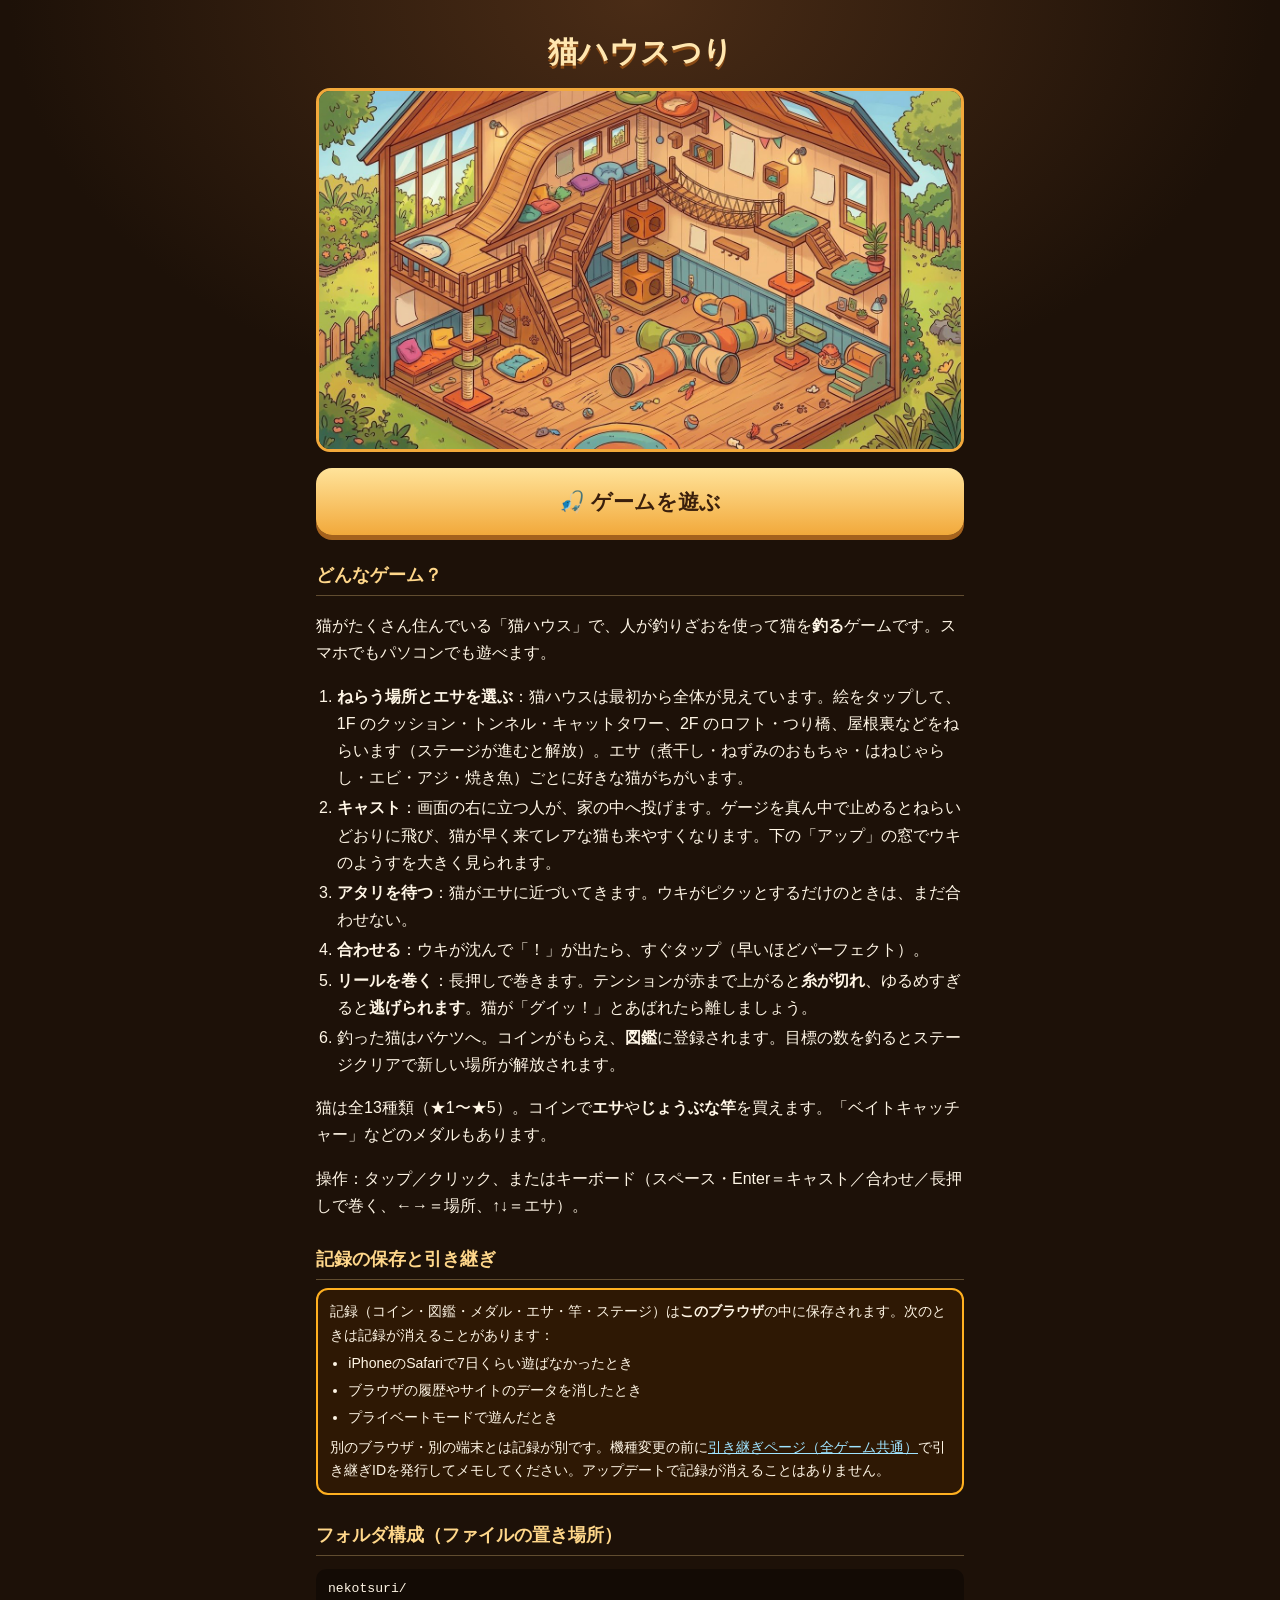
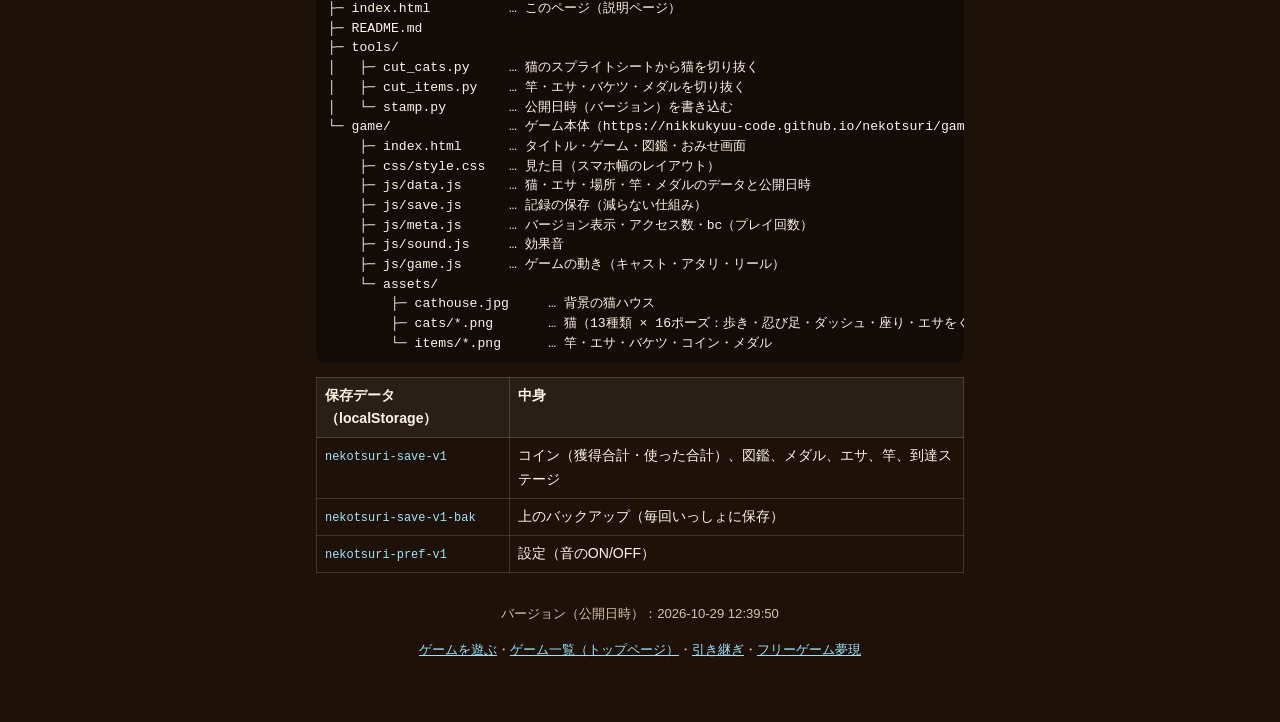
==== index.html @ d43d36ee "訪問ログに対戦ごとの回数(battle_n)を送信 — v2026-10-29 12:39:50" ====
<!DOCTYPE html>
<html lang="ja">
<head>
<meta charset="UTF-8" />
<!--nk-autoupdate--><script>
/* 自動更新: 新しい版が公開されたら、安全なとき（タイトル画面など・試合中でない）だけ自動で読み込み直す。記録(localStorage)には触れない。 */
(function () {
  var PAGE_LABEL = '2026-10-29 12:39:50';
  var URL = '/nekotsuri/version.json', KEY = 'nkReloadFor:nekotsuri-top', EVERY = 0;
  function safe() { try { return !!(true); } catch (e) { return false; } }
  var busy = false;
  function check() {
    if (busy || document.visibilityState === 'hidden' || !safe()) return;
    busy = true;
    fetch(URL + '?_=' + Date.now(), { cache: 'no-store' }).then(function (r) { return r.ok ? r.json() : null; }).then(function (d) {
      busy = false;
      var v = d && d.label;
      if (!v || v === PAGE_LABEL || !safe()) return;
      try { if (sessionStorage.getItem(KEY) === v) return; sessionStorage.setItem(KEY, v); } catch (e) { return; }
      var q = location.search.replace(/^\?/, '').split('&').filter(function (s) { return s && s.indexOf('r=') !== 0; }); q.push('r=' + String(v).replace(/[^0-9]/g, '')); location.replace(location.pathname + '?' + q.join('&') + location.hash);
    }).catch(function () { busy = false; });
  }
  window.__nkCheckUpdate = check;
  function start() { setTimeout(check, 1500); if (EVERY > 0) setInterval(check, EVERY * 1000); }
  if (document.readyState === 'loading') document.addEventListener('DOMContentLoaded', start); else start();
  document.addEventListener('visibilitychange', function () { if (document.visibilityState === 'visible') check(); });
  window.addEventListener('pageshow', function (e) { if (e.persisted) check(); });
})();
</script><!--/nk-autoupdate-->
<meta name="viewport" content="width=device-width, initial-scale=1" />
<title>猫ハウスつり — 説明ページ</title>
<meta name="description" content="猫ハウスで猫を釣るブラウザゲーム「猫ハウスつり」の説明ページ。遊び方とフォルダ構成。" />
<link rel="apple-touch-icon" href="/apple-touch-icon.png" />
<style>
  * { box-sizing: border-box; }
  body { margin: 0; font-family: "Hiragino Sans", "Hiragino Kaku Gothic ProN", "Noto Sans JP", "Yu Gothic", sans-serif; color: #fff6e6; line-height: 1.7;
    background: #24150b radial-gradient(900px 600px at 50% 0%, #4a2c16, #1d1108 70%); }
  main { max-width: 680px; margin: 0 auto; padding: 20px 16px 48px; }
  h1 { margin: 6px 0 10px; font-size: 1.9rem; color: #ffe7b0; text-align: center; text-shadow: 0 3px 0 #8a4b16; }
  .hero { width: 100%; border-radius: 14px; border: 3px solid #f2a93b; display: block; }
  .play { display: block; margin: 16px 0; padding: 16px; border-radius: 16px; text-align: center; font-size: 1.3rem; font-weight: 900; text-decoration: none; color: #3a1f0c; background: linear-gradient(180deg, #ffe39a, #f2a93b); box-shadow: 0 5px 0 #a5621d; }
  h2 { margin: 26px 0 8px; font-size: 1.1rem; color: #ffd78a; border-bottom: 1px solid rgba(255,215,138,.3); padding-bottom: 4px; }
  ol, ul { padding-left: 1.3em; } li { margin: 3px 0; }
  table { width: 100%; border-collapse: collapse; font-size: .88rem; }
  td, th { border: 1px solid rgba(255,255,255,.15); padding: 6px 8px; vertical-align: top; text-align: left; }
  th { background: rgba(255,255,255,.06); }
  code { font-family: ui-monospace, Menlo, Consolas, monospace; font-size: .85em; color: #9fe3ff; word-break: break-all; }
  pre { overflow-x: auto; padding: 10px 12px; border-radius: 10px; background: rgba(0,0,0,.35); font-size: .82rem; line-height: 1.5; }
  .note { padding: 10px 12px; border-radius: 12px; border: 2px solid #ffb020; background: rgba(60,30,0,.55); font-size: .88rem; }
  .note a, footer a { color: #9fe3ff; }
  footer { margin-top: 30px; text-align: center; font-size: .82rem; color: #d9c3a5; }
</style>
</head>
<body>
<main>
  <h1>猫ハウスつり</h1>
  <img class="hero" src="game/assets/cathouse.jpg?v=20261029123950" alt="猫ハウスのイラスト">
  <a class="play" href="game/">🎣 ゲームを遊ぶ</a>

  <h2>どんなゲーム？</h2>
  <p>猫がたくさん住んでいる「猫ハウス」で、人が釣りざおを使って猫を<b>釣る</b>ゲームです。スマホでもパソコンでも遊べます。</p>
  <ol>
    <li><b>ねらう場所とエサを選ぶ</b>：猫ハウスは最初から全体が見えています。絵をタップして、1F のクッション・トンネル・キャットタワー、2F のロフト・つり橋、屋根裏などをねらいます（ステージが進むと解放）。エサ（煮干し・ねずみのおもちゃ・はねじゃらし・エビ・アジ・焼き魚）ごとに好きな猫がちがいます。</li>
    <li><b>キャスト</b>：画面の右に立つ人が、家の中へ投げます。ゲージを真ん中で止めるとねらいどおりに飛び、猫が早く来てレアな猫も来やすくなります。下の「アップ」の窓でウキのようすを大きく見られます。</li>
    <li><b>アタリを待つ</b>：猫がエサに近づいてきます。ウキがピクッとするだけのときは、まだ合わせない。</li>
    <li><b>合わせる</b>：ウキが沈んで「！」が出たら、すぐタップ（早いほどパーフェクト）。</li>
    <li><b>リールを巻く</b>：長押しで巻きます。テンションが赤まで上がると<b>糸が切れ</b>、ゆるめすぎると<b>逃げられます</b>。猫が「グイッ！」とあばれたら離しましょう。</li>
    <li>釣った猫はバケツへ。コインがもらえ、<b>図鑑</b>に登録されます。目標の数を釣るとステージクリアで新しい場所が解放されます。</li>
  </ol>
  <p>猫は全13種類（★1〜★5）。コインで<b>エサ</b>や<b>じょうぶな竿</b>を買えます。「ベイトキャッチャー」などのメダルもあります。</p>
  <p>操作：タップ／クリック、またはキーボード（スペース・Enter＝キャスト／合わせ／長押しで巻く、←→＝場所、↑↓＝エサ）。</p>

  <h2>記録の保存と引き継ぎ</h2>
  <div class="note">
    <p style="margin:0 0 4px">記録（コイン・図鑑・メダル・エサ・竿・ステージ）は<b>このブラウザ</b>の中に保存されます。次のときは記録が消えることがあります：</p>
    <ul style="margin:0 0 6px">
      <li>iPhoneのSafariで7日くらい遊ばなかったとき</li>
      <li>ブラウザの履歴やサイトのデータを消したとき</li>
      <li>プライベートモードで遊んだとき</li>
    </ul>
    <p style="margin:0">別のブラウザ・別の端末とは記録が別です。機種変更の前に<a href="/transfer/?from=/nekotsuri/game/">引き継ぎページ（全ゲーム共通）</a>で引き継ぎIDを発行してメモしてください。アップデートで記録が消えることはありません。</p>
  </div>

  <h2>フォルダ構成（ファイルの置き場所）</h2>
<pre>nekotsuri/
├─ index.html          … このページ（説明ページ）
├─ README.md
├─ tools/
│   ├─ cut_cats.py     … 猫のスプライトシートから猫を切り抜く
│   ├─ cut_items.py    … 竿・エサ・バケツ・メダルを切り抜く
│   └─ stamp.py        … 公開日時（バージョン）を書き込む
└─ game/               … ゲーム本体（https://nikkukyuu-code.github.io/nekotsuri/game/）
    ├─ index.html      … タイトル・ゲーム・図鑑・おみせ画面
    ├─ css/style.css   … 見た目（スマホ幅のレイアウト）
    ├─ js/data.js      … 猫・エサ・場所・竿・メダルのデータと公開日時
    ├─ js/save.js      … 記録の保存（減らない仕組み）
    ├─ js/meta.js      … バージョン表示・アクセス数・bc（プレイ回数）
    ├─ js/sound.js     … 効果音
    ├─ js/game.js      … ゲームの動き（キャスト・アタリ・リール）
    └─ assets/
        ├─ cathouse.jpg     … 背景の猫ハウス
        ├─ cats/*.png       … 猫（13種類 × 16ポーズ：歩き・忍び足・ダッシュ・座り・エサをくわえる・引っぱられる など）
        └─ items/*.png      … 竿・エサ・バケツ・コイン・メダル</pre>
  <table>
    <tr><th>保存データ（localStorage）</th><th>中身</th></tr>
    <tr><td><code>nekotsuri-save-v1</code></td><td>コイン（獲得合計・使った合計）、図鑑、メダル、エサ、竿、到達ステージ</td></tr>
    <tr><td><code>nekotsuri-save-v1-bak</code></td><td>上のバックアップ（毎回いっしょに保存）</td></tr>
    <tr><td><code>nekotsuri-pref-v1</code></td><td>設定（音のON/OFF）</td></tr>
  </table>

  <footer>
    <p>バージョン（公開日時）：<span class="build">2026-10-29 12:39:50</span></p>
    <p><a href="game/">ゲームを遊ぶ</a>・<a href="/">ゲーム一覧（トップページ）</a>・<a href="/transfer/">引き継ぎ</a>・<a href="https://freegame-mugen.jp/cms/mt-cp.cgi?__mode=view&amp;blog_id=1&amp;id=13413" target="_blank" rel="noopener">フリーゲーム夢現</a></p>
  </footer>
</main>
</body>
</html>
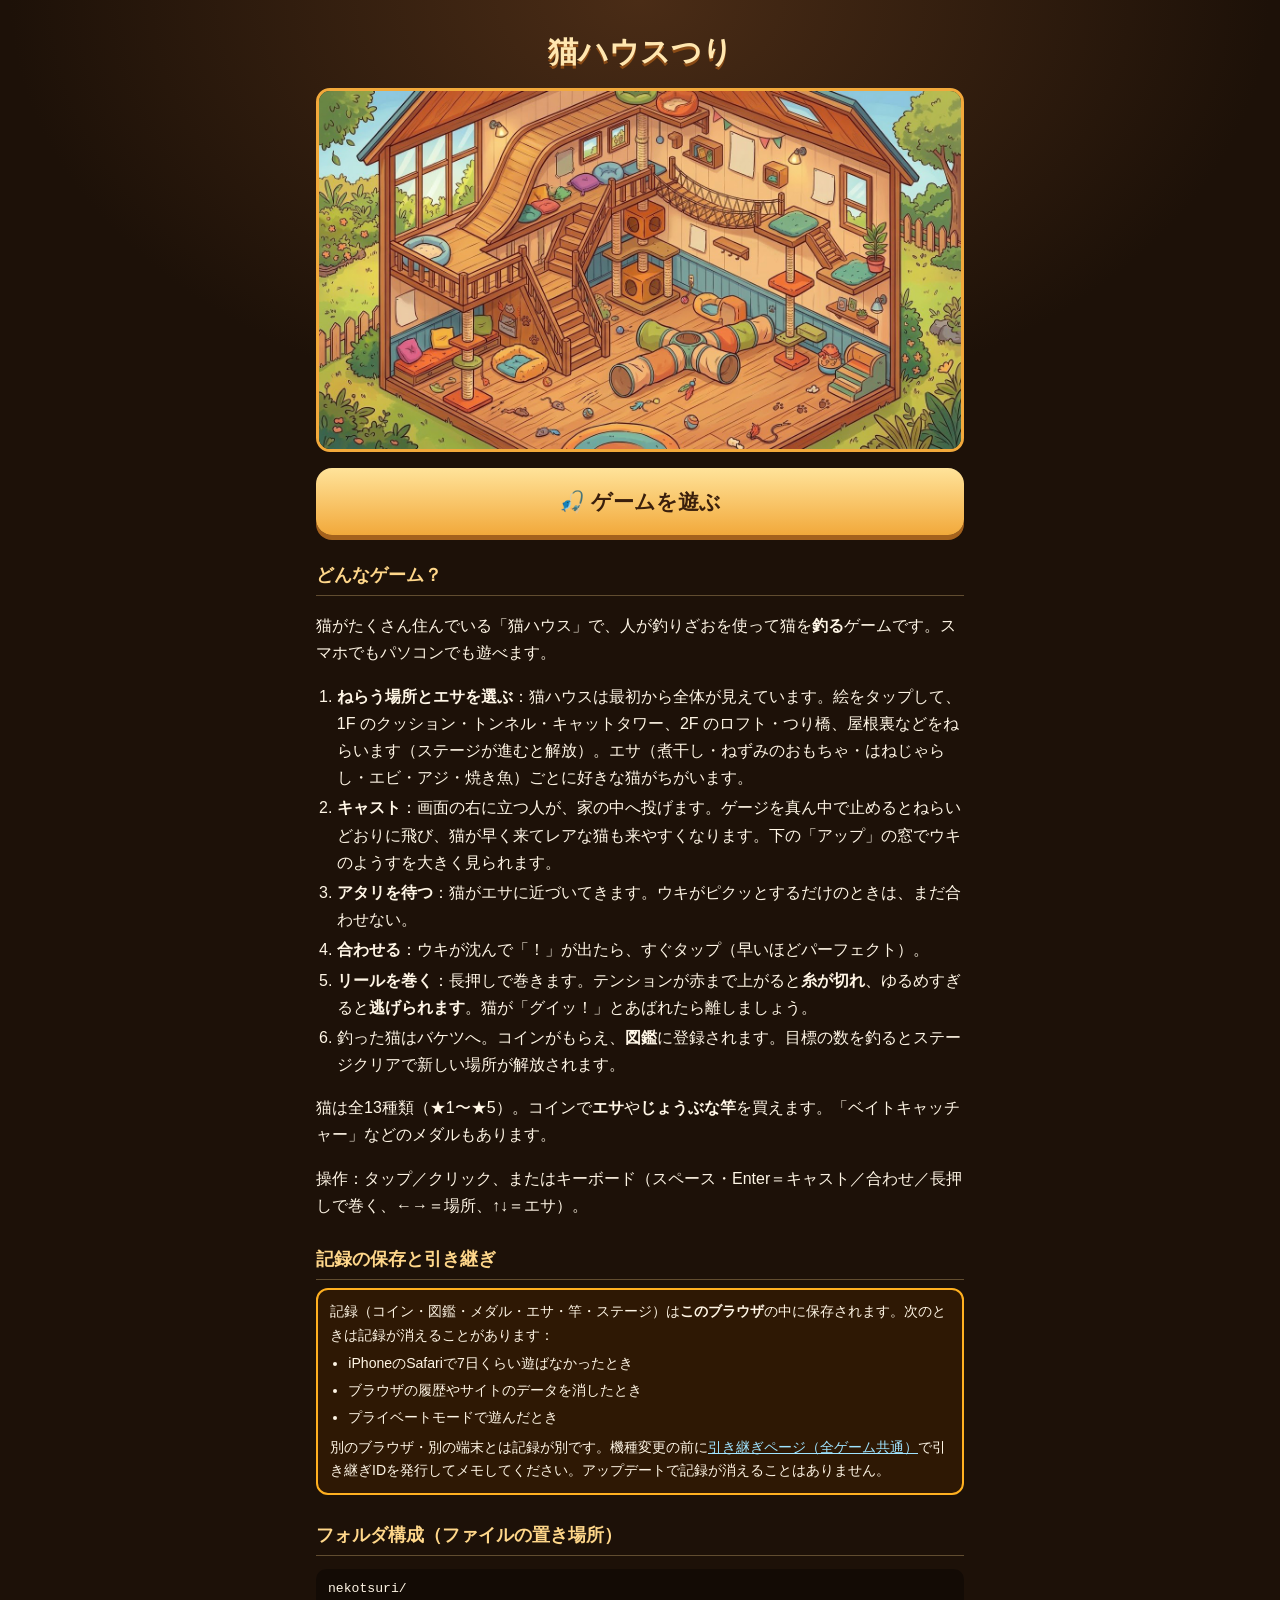
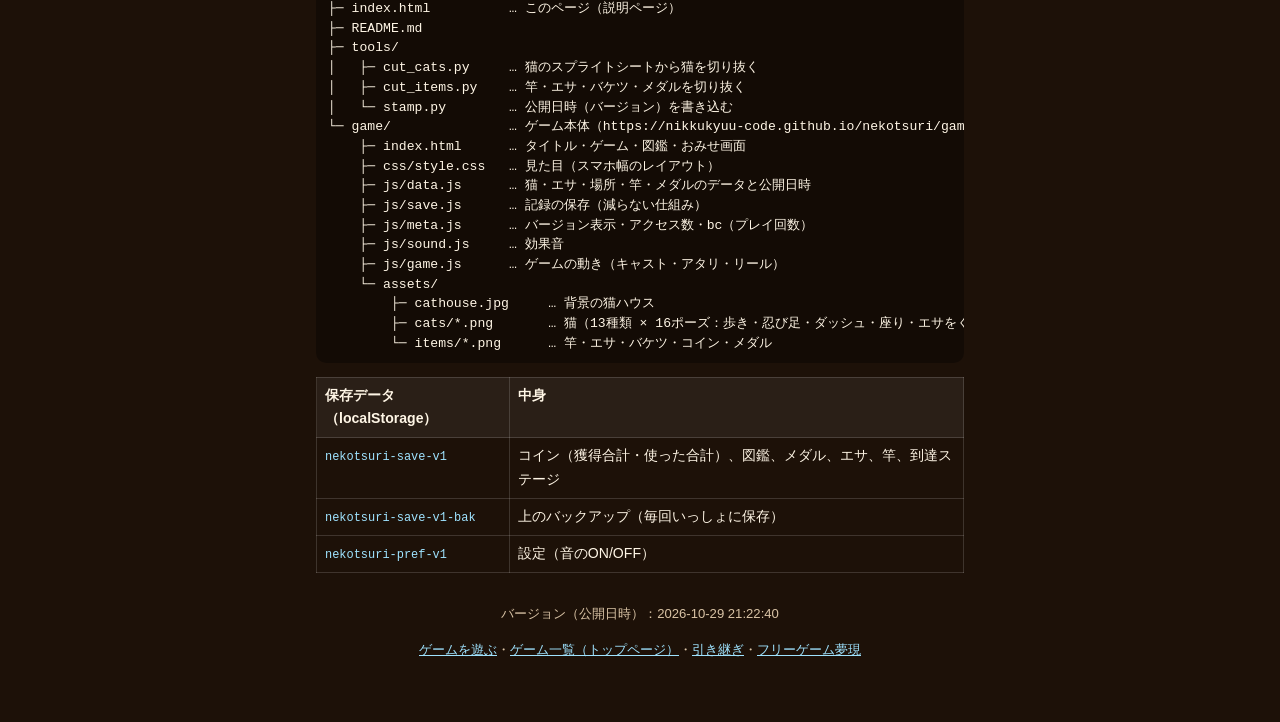
==== commit 092f8bfe: "共有ボタン押下を訪問ログに記録 (share_n、表示なし) — v2026-10-29 21:22:40" ====
--- a/index.html
+++ b/index.html
@@ -5,7 +5,7 @@
 <!--nk-autoupdate--><script>
 /* 自動更新: 新しい版が公開されたら、安全なとき（タイトル画面など・試合中でない）だけ自動で読み込み直す。記録(localStorage)には触れない。 */
 (function () {
-  var PAGE_LABEL = '2026-10-29 12:39:50';
+  var PAGE_LABEL = '2026-10-29 21:22:40';
   var URL = '/nekotsuri/version.json', KEY = 'nkReloadFor:nekotsuri-top', EVERY = 0;
   function safe() { try { return !!(true); } catch (e) { return false; } }
   var busy = false;
@@ -54,7 +54,7 @@
 <body>
 <main>
   <h1>猫ハウスつり</h1>
-  <img class="hero" src="game/assets/cathouse.jpg?v=20261029123950" alt="猫ハウスのイラスト">
+  <img class="hero" src="game/assets/cathouse.jpg?v=20261029212240" alt="猫ハウスのイラスト">
   <a class="play" href="game/">🎣 ゲームを遊ぶ</a>
 
   <h2>どんなゲーム？</h2>
@@ -109,7 +109,7 @@
   </table>
 
   <footer>
-    <p>バージョン（公開日時）：<span class="build">2026-10-29 12:39:50</span></p>
+    <p>バージョン（公開日時）：<span class="build">2026-10-29 21:22:40</span></p>
     <p><a href="game/">ゲームを遊ぶ</a>・<a href="/">ゲーム一覧（トップページ）</a>・<a href="/transfer/">引き継ぎ</a>・<a href="https://freegame-mugen.jp/cms/mt-cp.cgi?__mode=view&amp;blog_id=1&amp;id=13413" target="_blank" rel="noopener">フリーゲーム夢現</a></p>
   </footer>
 </main>
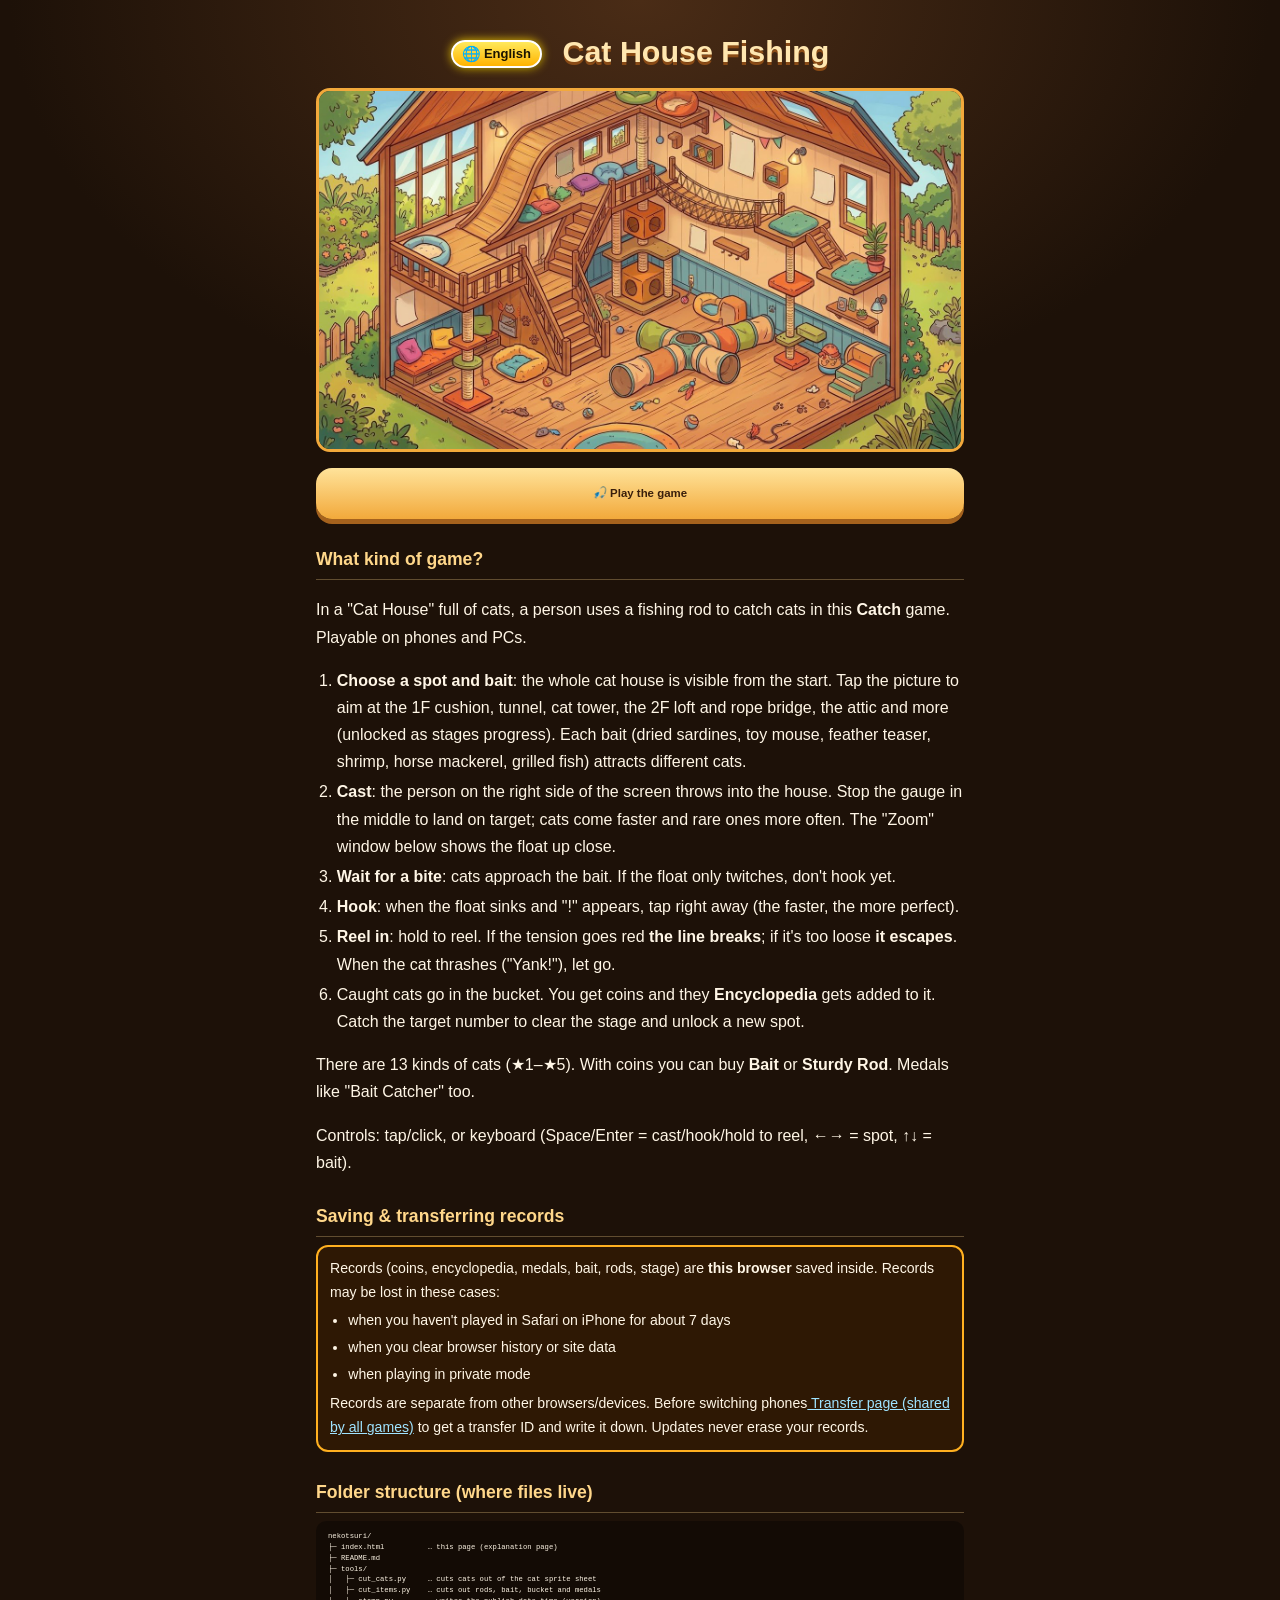
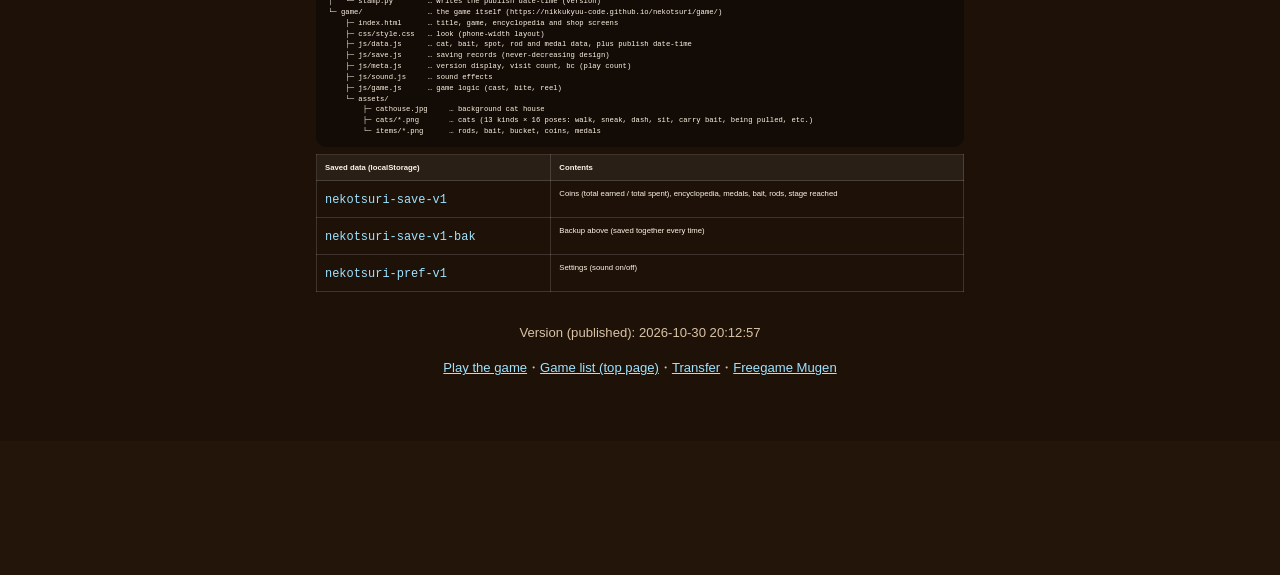
==== commit c1d6b152: "言語切替ボタン(🌐)をタイトル左横に追加・英語対応 — version 2026-10-30 20:12:57" ====
--- a/index.html
+++ b/index.html
@@ -2,10 +2,11 @@
 <html lang="ja">
 <head>
 <meta charset="UTF-8" />
+<script>window.NK_I18N_CFG={"base": "", "anchors": [["h1", "prepend"]], "langs": ["ja", "en"]};</script><script src="i18n/i18n.js?v=20261030201257"></script>
 <!--nk-autoupdate--><script>
 /* 自動更新: 新しい版が公開されたら、安全なとき（タイトル画面など・試合中でない）だけ自動で読み込み直す。記録(localStorage)には触れない。 */
 (function () {
-  var PAGE_LABEL = '2026-10-29 21:22:40';
+  var PAGE_LABEL = '2026-10-30 20:12:57';
   var URL = '/nekotsuri/version.json', KEY = 'nkReloadFor:nekotsuri-top', EVERY = 0;
   function safe() { try { return !!(true); } catch (e) { return false; } }
   var busy = false;
@@ -54,7 +55,7 @@
 <body>
 <main>
   <h1>猫ハウスつり</h1>
-  <img class="hero" src="game/assets/cathouse.jpg?v=20261029212240" alt="猫ハウスのイラスト">
+  <img class="hero" src="game/assets/cathouse.jpg?v=20261030201257" alt="猫ハウスのイラスト">
   <a class="play" href="game/">🎣 ゲームを遊ぶ</a>
 
   <h2>どんなゲーム？</h2>
@@ -109,7 +110,7 @@
   </table>
 
   <footer>
-    <p>バージョン（公開日時）：<span class="build">2026-10-29 21:22:40</span></p>
+    <p>バージョン（公開日時）：<span class="build">2026-10-30 20:12:57</span></p>
     <p><a href="game/">ゲームを遊ぶ</a>・<a href="/">ゲーム一覧（トップページ）</a>・<a href="/transfer/">引き継ぎ</a>・<a href="https://freegame-mugen.jp/cms/mt-cp.cgi?__mode=view&amp;blog_id=1&amp;id=13413" target="_blank" rel="noopener">フリーゲーム夢現</a></p>
   </footer>
 </main>
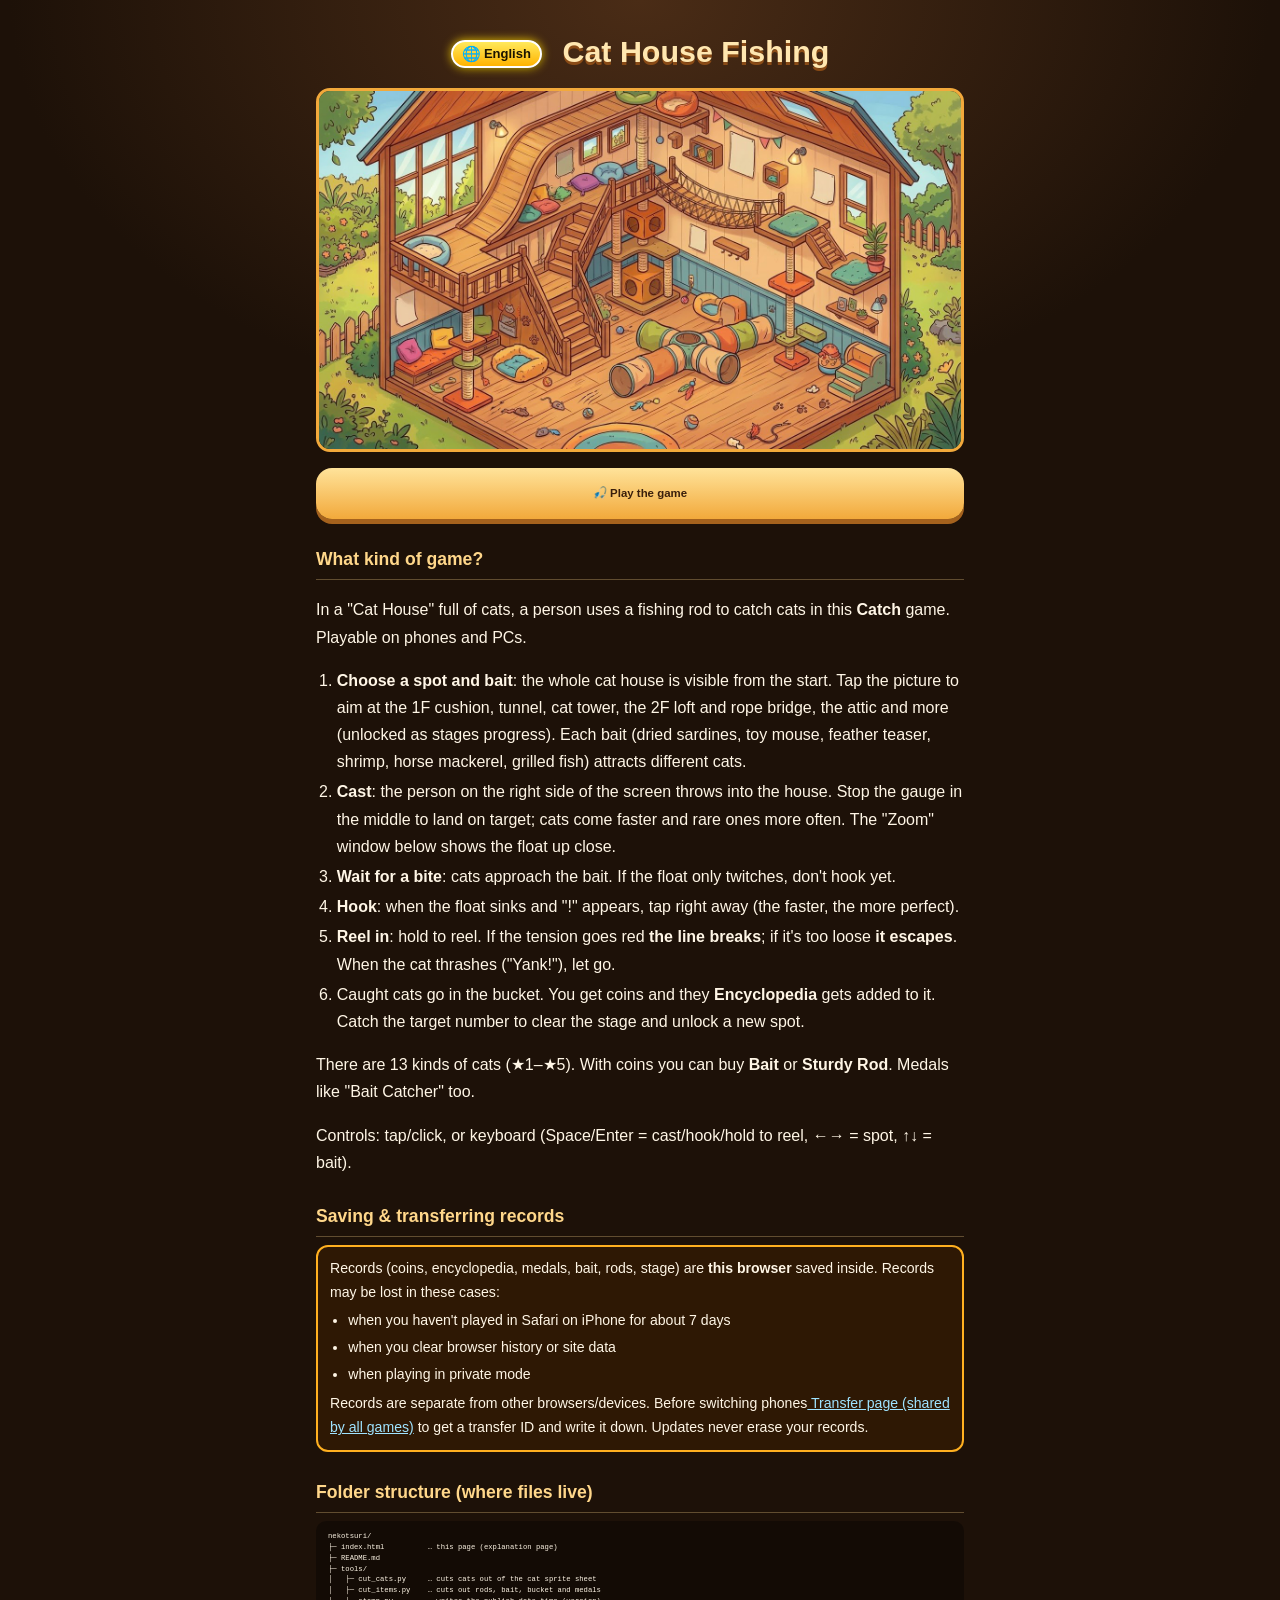
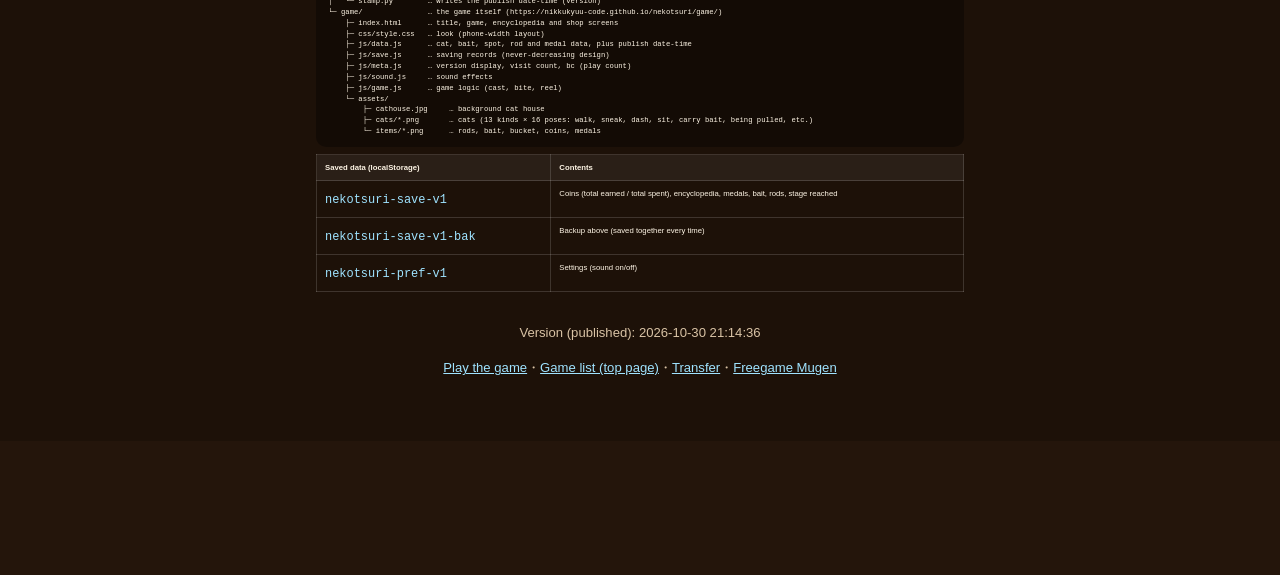
==== commit 5d3ba359: "多言語対応: 15言語の翻訳を追加（タイトルは英語固定）" ====
--- a/index.html
+++ b/index.html
@@ -2,11 +2,11 @@
 <html lang="ja">
 <head>
 <meta charset="UTF-8" />
-<script>window.NK_I18N_CFG={"base": "", "anchors": [["h1", "prepend"]], "langs": ["ja", "en"]};</script><script src="i18n/i18n.js?v=20261030201257"></script>
+<script>window.NK_I18N_CFG={"base": "", "anchors": [["h1", "prepend"]]};</script><script src="i18n/i18n.js?v=20261030211436"></script>
 <!--nk-autoupdate--><script>
 /* 自動更新: 新しい版が公開されたら、安全なとき（タイトル画面など・試合中でない）だけ自動で読み込み直す。記録(localStorage)には触れない。 */
 (function () {
-  var PAGE_LABEL = '2026-10-30 20:12:57';
+  var PAGE_LABEL = '2026-10-30 21:14:36';
   var URL = '/nekotsuri/version.json', KEY = 'nkReloadFor:nekotsuri-top', EVERY = 0;
   function safe() { try { return !!(true); } catch (e) { return false; } }
   var busy = false;
@@ -55,7 +55,7 @@
 <body>
 <main>
   <h1>猫ハウスつり</h1>
-  <img class="hero" src="game/assets/cathouse.jpg?v=20261030201257" alt="猫ハウスのイラスト">
+  <img class="hero" src="game/assets/cathouse.jpg?v=20261030211436" alt="猫ハウスのイラスト">
   <a class="play" href="game/">🎣 ゲームを遊ぶ</a>
 
   <h2>どんなゲーム？</h2>
@@ -110,7 +110,7 @@
   </table>
 
   <footer>
-    <p>バージョン（公開日時）：<span class="build">2026-10-30 20:12:57</span></p>
+    <p>バージョン（公開日時）：<span class="build">2026-10-30 21:14:36</span></p>
     <p><a href="game/">ゲームを遊ぶ</a>・<a href="/">ゲーム一覧（トップページ）</a>・<a href="/transfer/">引き継ぎ</a>・<a href="https://freegame-mugen.jp/cms/mt-cp.cgi?__mode=view&amp;blog_id=1&amp;id=13413" target="_blank" rel="noopener">フリーゲーム夢現</a></p>
   </footer>
 </main>
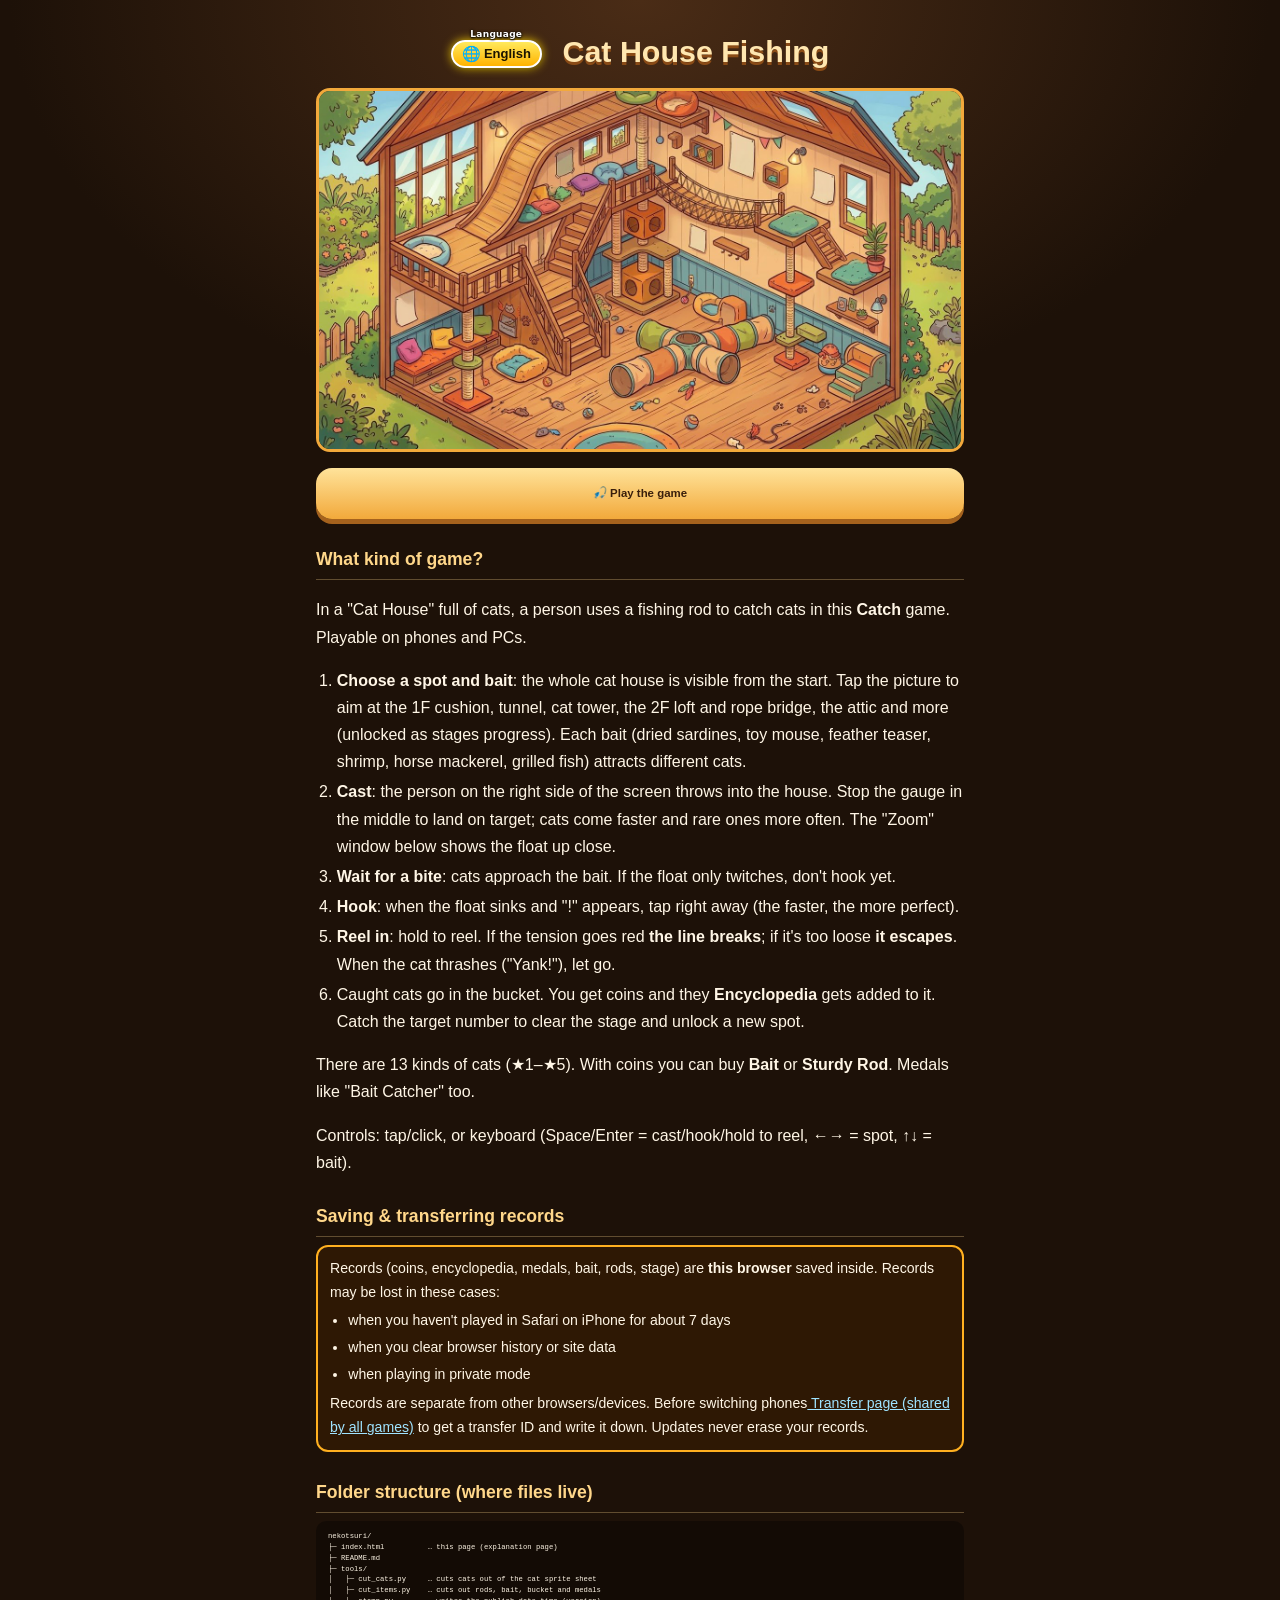
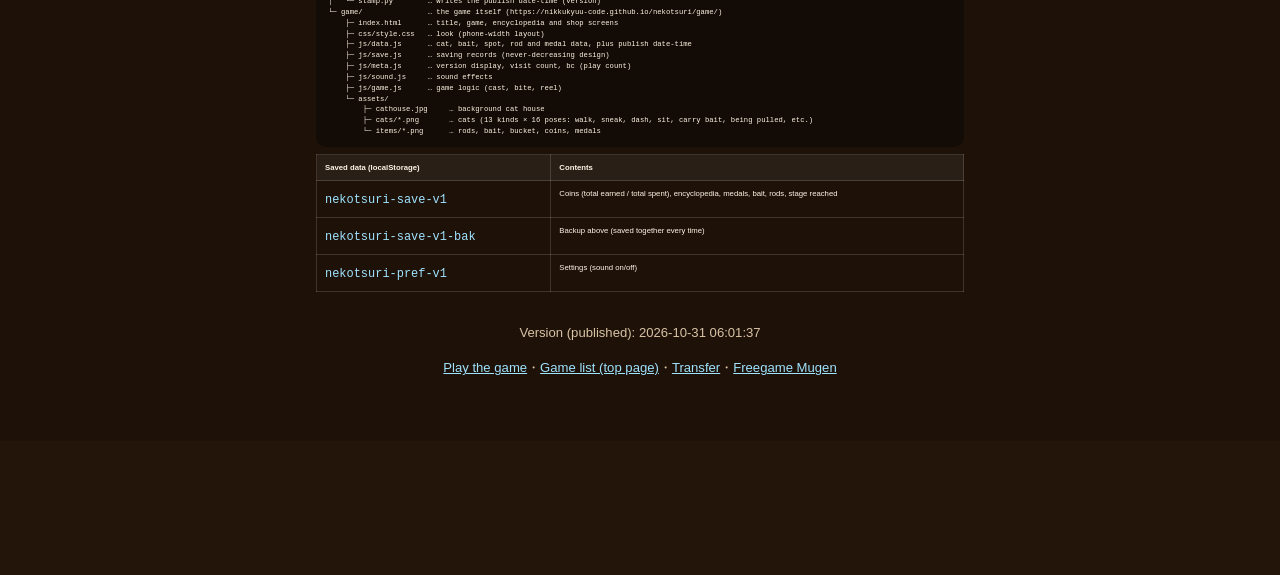
==== commit affb8cd3: "言語ボタン上に固定ラベル Language を追加・翻訳表示の調整 — version 2026-10-31 06:01:37" ====
--- a/index.html
+++ b/index.html
@@ -2,11 +2,11 @@
 <html lang="ja">
 <head>
 <meta charset="UTF-8" />
-<script>window.NK_I18N_CFG={"base": "", "anchors": [["h1", "prepend"]]};</script><script src="i18n/i18n.js?v=20261030211436"></script>
+<script>window.NK_I18N_CFG={"base": "", "anchors": [["h1", "prepend"]]};</script><script src="i18n/i18n.js?v=20261031060137"></script>
 <!--nk-autoupdate--><script>
 /* 自動更新: 新しい版が公開されたら、安全なとき（タイトル画面など・試合中でない）だけ自動で読み込み直す。記録(localStorage)には触れない。 */
 (function () {
-  var PAGE_LABEL = '2026-10-30 21:14:36';
+  var PAGE_LABEL = '2026-10-31 06:01:37';
   var URL = '/nekotsuri/version.json', KEY = 'nkReloadFor:nekotsuri-top', EVERY = 0;
   function safe() { try { return !!(true); } catch (e) { return false; } }
   var busy = false;
@@ -55,7 +55,7 @@
 <body>
 <main>
   <h1>猫ハウスつり</h1>
-  <img class="hero" src="game/assets/cathouse.jpg?v=20261030211436" alt="猫ハウスのイラスト">
+  <img class="hero" src="game/assets/cathouse.jpg?v=20261031060137" alt="猫ハウスのイラスト">
   <a class="play" href="game/">🎣 ゲームを遊ぶ</a>
 
   <h2>どんなゲーム？</h2>
@@ -110,7 +110,7 @@
   </table>
 
   <footer>
-    <p>バージョン（公開日時）：<span class="build">2026-10-30 21:14:36</span></p>
+    <p>バージョン（公開日時）：<span class="build">2026-10-31 06:01:37</span></p>
     <p><a href="game/">ゲームを遊ぶ</a>・<a href="/">ゲーム一覧（トップページ）</a>・<a href="/transfer/">引き継ぎ</a>・<a href="https://freegame-mugen.jp/cms/mt-cp.cgi?__mode=view&amp;blog_id=1&amp;id=13413" target="_blank" rel="noopener">フリーゲーム夢現</a></p>
   </footer>
 </main>
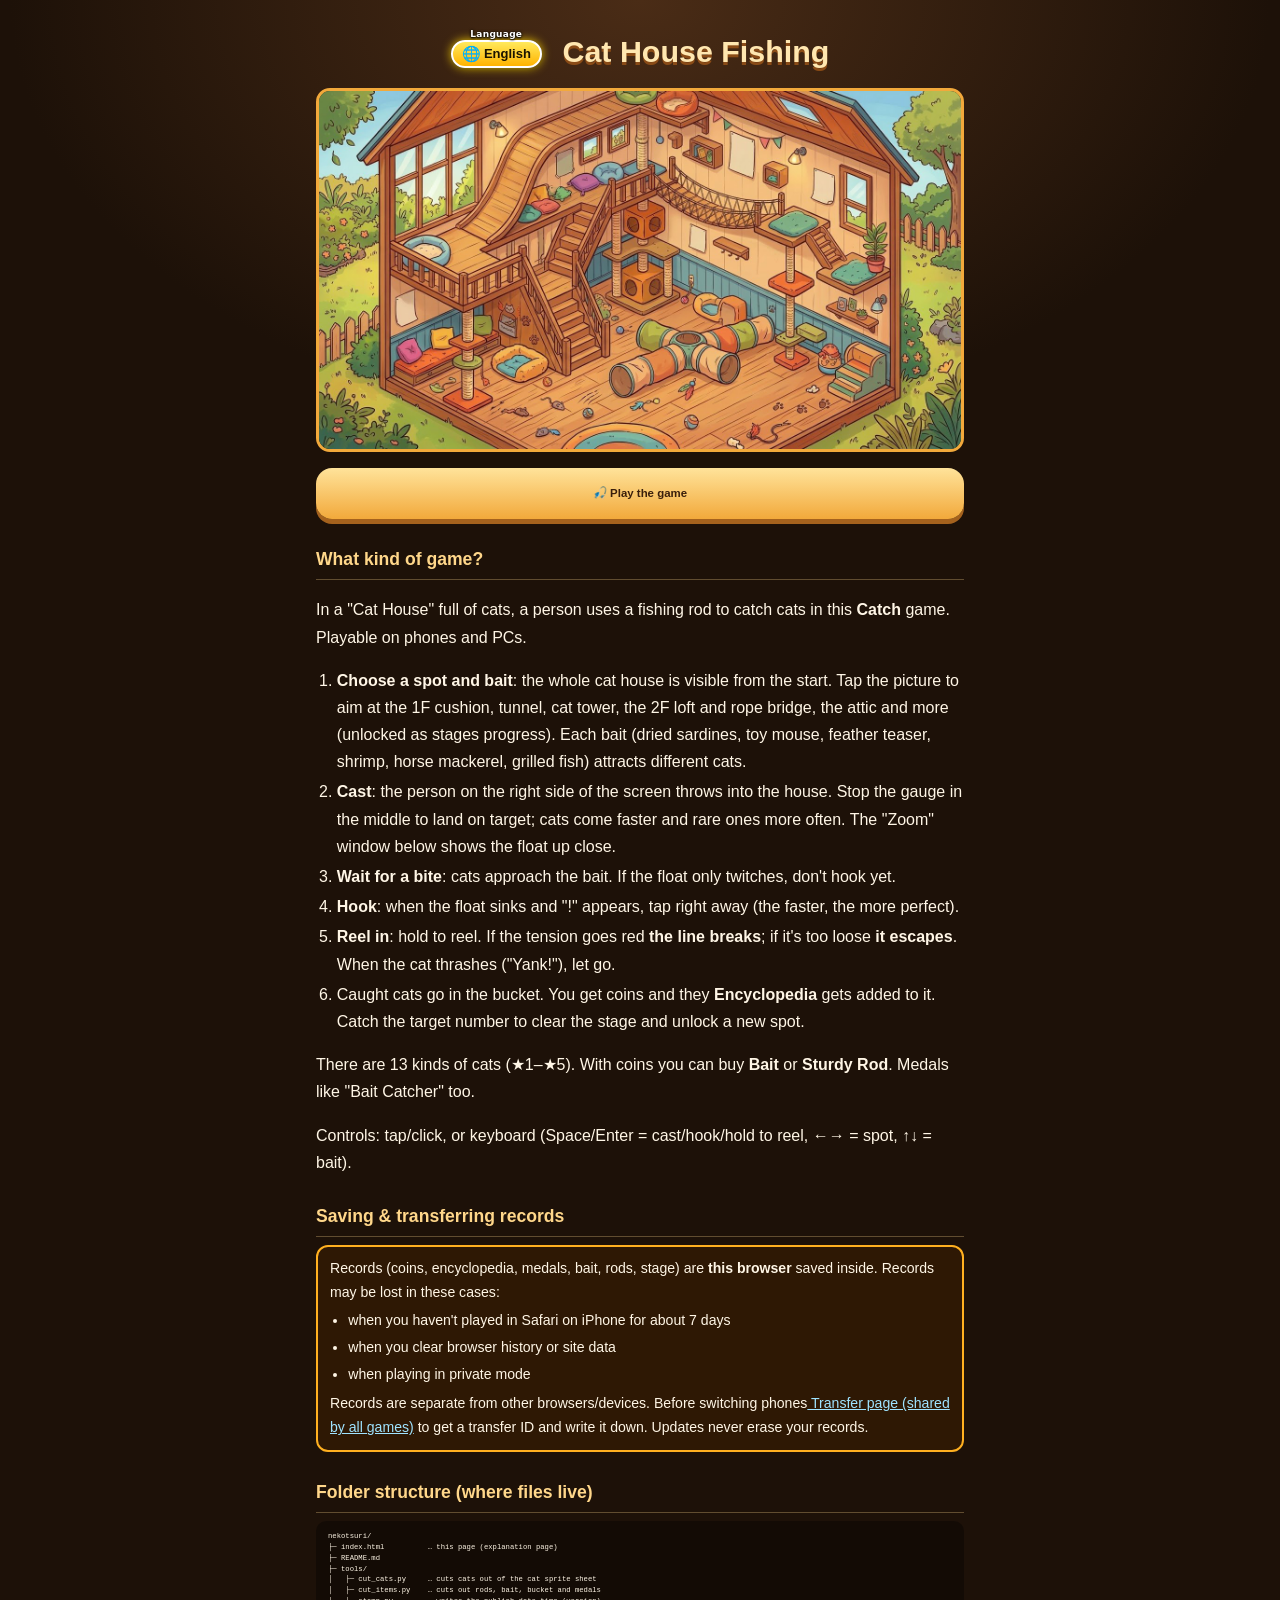
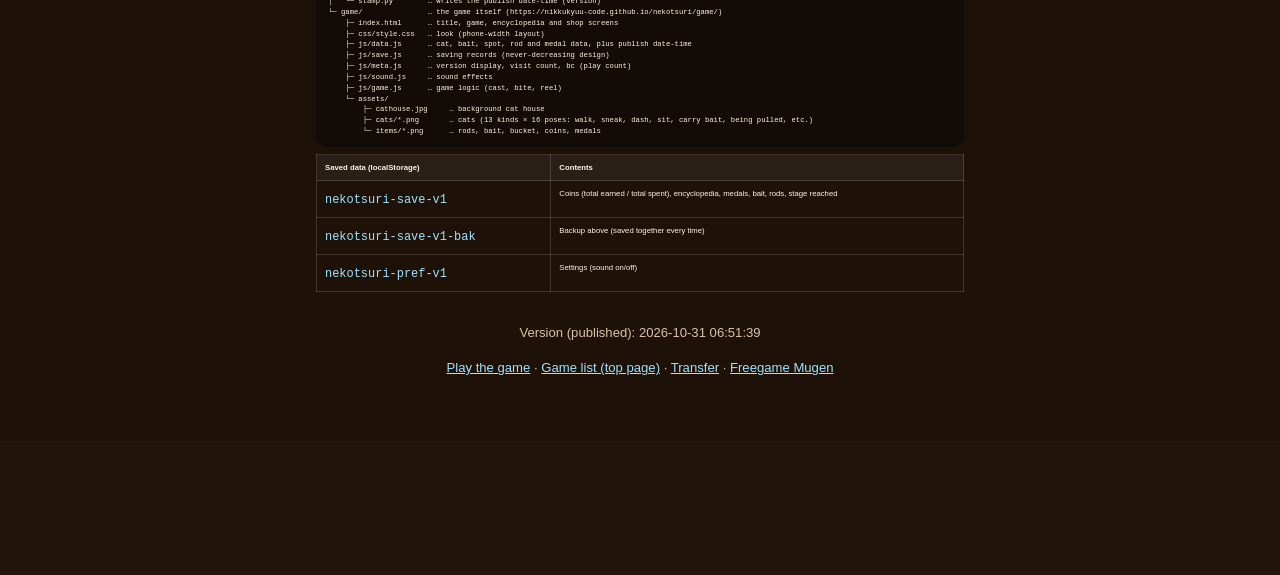
==== commit b2114b1a: "多言語: 漏れ翻訳追加・遊び方パネルの自動縮小 — version 2026-10-31 06:51:39" ====
--- a/index.html
+++ b/index.html
@@ -2,11 +2,11 @@
 <html lang="ja">
 <head>
 <meta charset="UTF-8" />
-<script>window.NK_I18N_CFG={"base": "", "anchors": [["h1", "prepend"]]};</script><script src="i18n/i18n.js?v=20261031060137"></script>
+<script>window.NK_I18N_CFG={"base": "", "anchors": [["h1", "prepend"]]};</script><script src="i18n/i18n.js?v=20261031065139"></script>
 <!--nk-autoupdate--><script>
 /* 自動更新: 新しい版が公開されたら、安全なとき（タイトル画面など・試合中でない）だけ自動で読み込み直す。記録(localStorage)には触れない。 */
 (function () {
-  var PAGE_LABEL = '2026-10-31 06:01:37';
+  var PAGE_LABEL = '2026-10-31 06:51:39';
   var URL = '/nekotsuri/version.json', KEY = 'nkReloadFor:nekotsuri-top', EVERY = 0;
   function safe() { try { return !!(true); } catch (e) { return false; } }
   var busy = false;
@@ -55,7 +55,7 @@
 <body>
 <main>
   <h1>猫ハウスつり</h1>
-  <img class="hero" src="game/assets/cathouse.jpg?v=20261031060137" alt="猫ハウスのイラスト">
+  <img class="hero" src="game/assets/cathouse.jpg?v=20261031065139" alt="猫ハウスのイラスト">
   <a class="play" href="game/">🎣 ゲームを遊ぶ</a>
 
   <h2>どんなゲーム？</h2>
@@ -110,7 +110,7 @@
   </table>
 
   <footer>
-    <p>バージョン（公開日時）：<span class="build">2026-10-31 06:01:37</span></p>
+    <p>バージョン（公開日時）：<span class="build">2026-10-31 06:51:39</span></p>
     <p><a href="game/">ゲームを遊ぶ</a>・<a href="/">ゲーム一覧（トップページ）</a>・<a href="/transfer/">引き継ぎ</a>・<a href="https://freegame-mugen.jp/cms/mt-cp.cgi?__mode=view&amp;blog_id=1&amp;id=13413" target="_blank" rel="noopener">フリーゲーム夢現</a></p>
   </footer>
 </main>
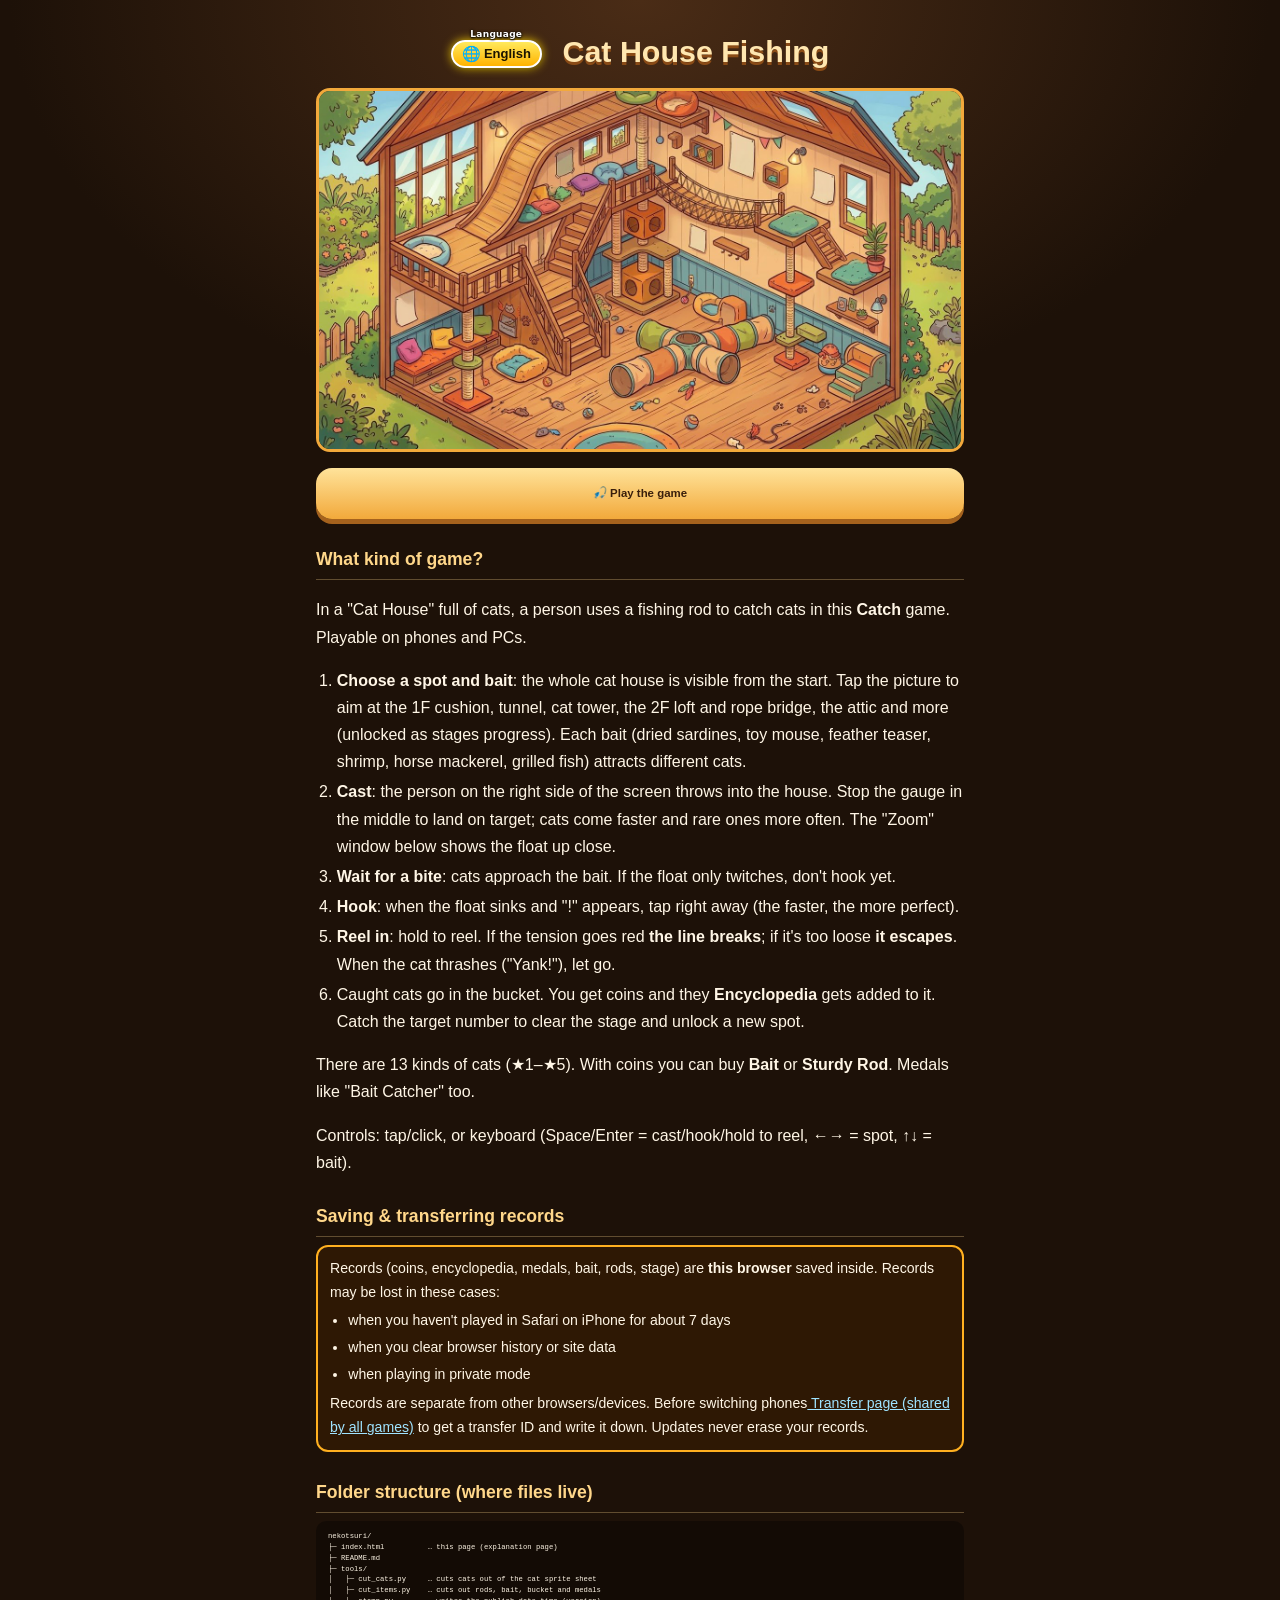
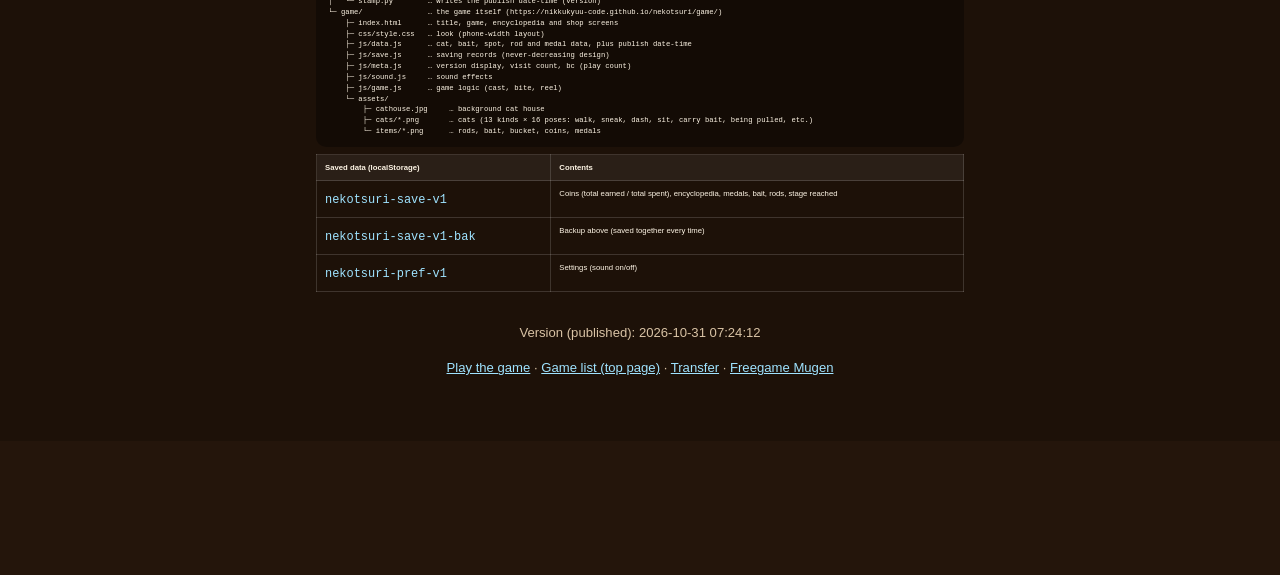
==== commit 0bf61d5d: "多言語: クリアボーナス/新しい場所解放の翻訳・ねらう場所の猫リストを折り返し・独語「好物」統一 — version 2026-10-31 07:24:12" ====
--- a/index.html
+++ b/index.html
@@ -2,11 +2,11 @@
 <html lang="ja">
 <head>
 <meta charset="UTF-8" />
-<script>window.NK_I18N_CFG={"base": "", "anchors": [["h1", "prepend"]]};</script><script src="i18n/i18n.js?v=20261031065139"></script>
+<script>window.NK_I18N_CFG={"base": "", "anchors": [["h1", "prepend"]]};</script><script src="i18n/i18n.js?v=20261031072412"></script>
 <!--nk-autoupdate--><script>
 /* 自動更新: 新しい版が公開されたら、安全なとき（タイトル画面など・試合中でない）だけ自動で読み込み直す。記録(localStorage)には触れない。 */
 (function () {
-  var PAGE_LABEL = '2026-10-31 06:51:39';
+  var PAGE_LABEL = '2026-10-31 07:24:12';
   var URL = '/nekotsuri/version.json', KEY = 'nkReloadFor:nekotsuri-top', EVERY = 0;
   function safe() { try { return !!(true); } catch (e) { return false; } }
   var busy = false;
@@ -55,7 +55,7 @@
 <body>
 <main>
   <h1>猫ハウスつり</h1>
-  <img class="hero" src="game/assets/cathouse.jpg?v=20261031065139" alt="猫ハウスのイラスト">
+  <img class="hero" src="game/assets/cathouse.jpg?v=20261031072412" alt="猫ハウスのイラスト">
   <a class="play" href="game/">🎣 ゲームを遊ぶ</a>
 
   <h2>どんなゲーム？</h2>
@@ -110,7 +110,7 @@
   </table>
 
   <footer>
-    <p>バージョン（公開日時）：<span class="build">2026-10-31 06:51:39</span></p>
+    <p>バージョン（公開日時）：<span class="build">2026-10-31 07:24:12</span></p>
     <p><a href="game/">ゲームを遊ぶ</a>・<a href="/">ゲーム一覧（トップページ）</a>・<a href="/transfer/">引き継ぎ</a>・<a href="https://freegame-mugen.jp/cms/mt-cp.cgi?__mode=view&amp;blog_id=1&amp;id=13413" target="_blank" rel="noopener">フリーゲーム夢現</a></p>
   </footer>
 </main>
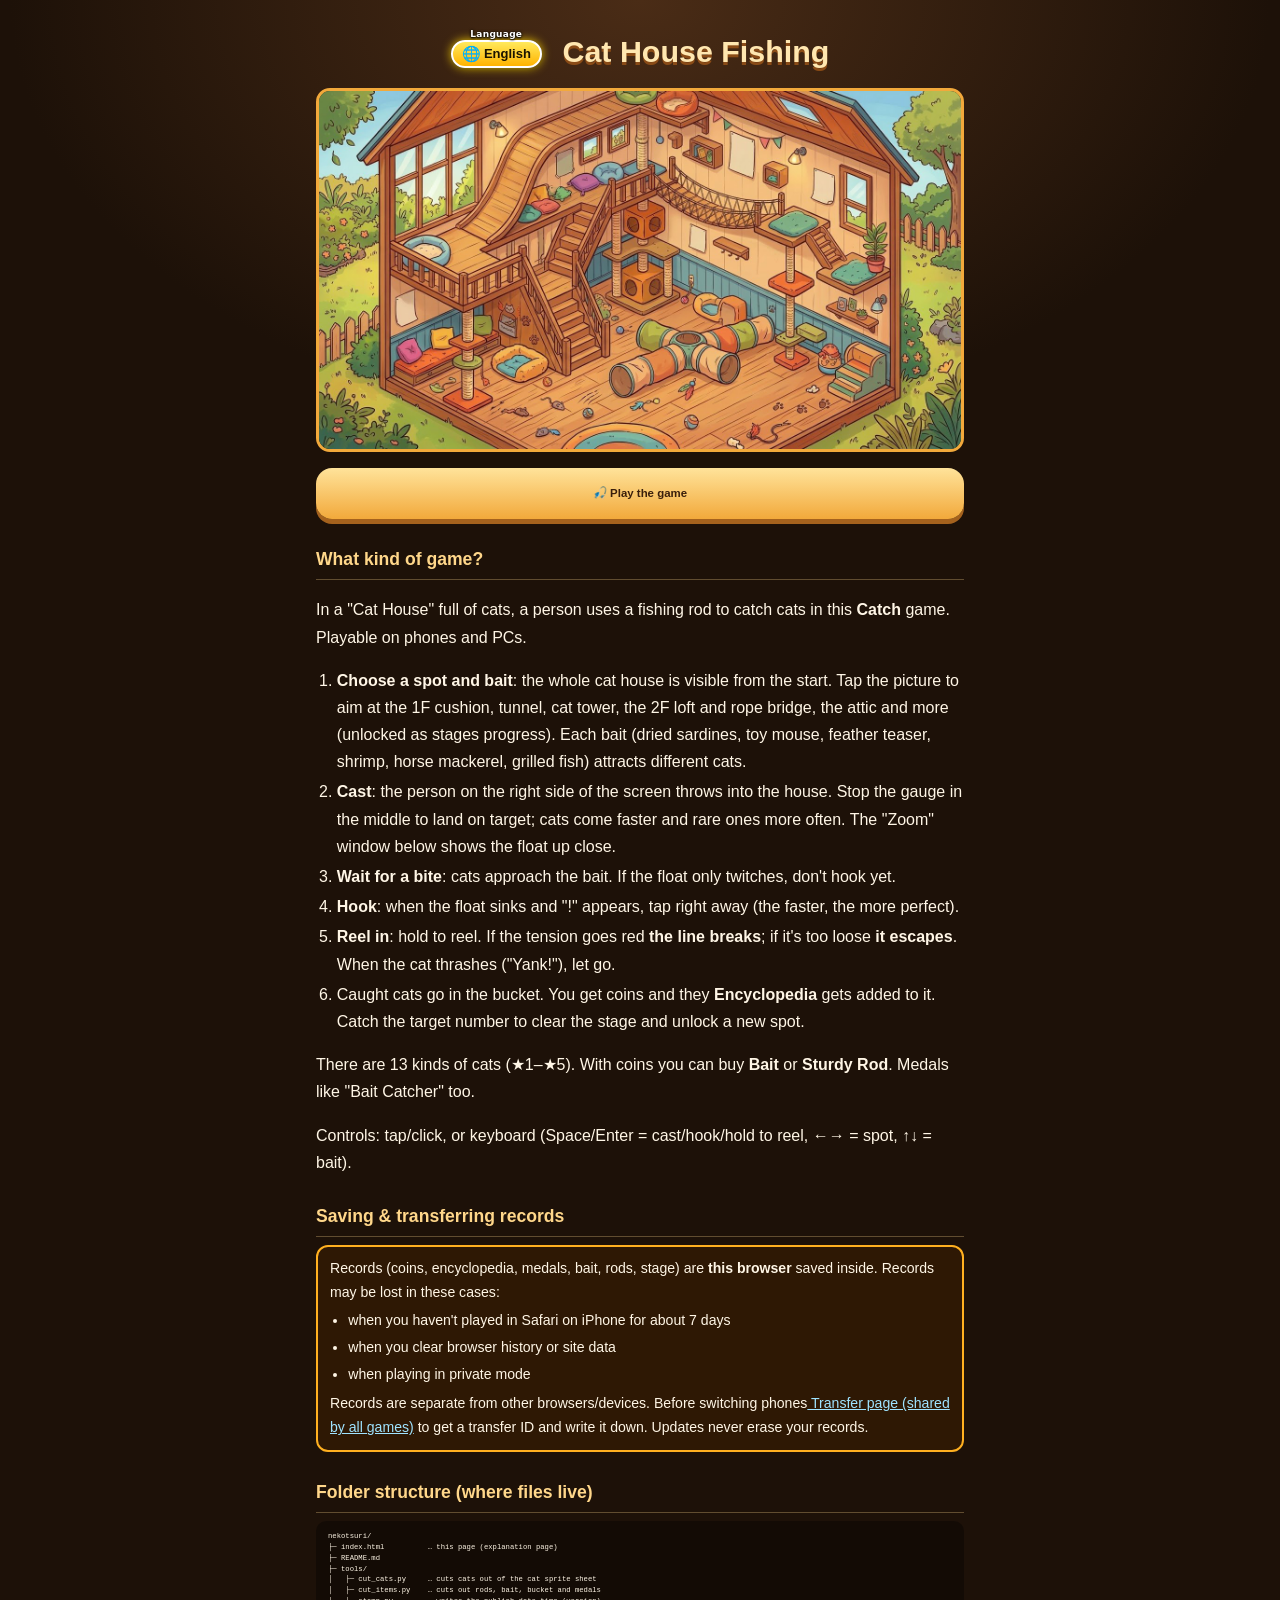
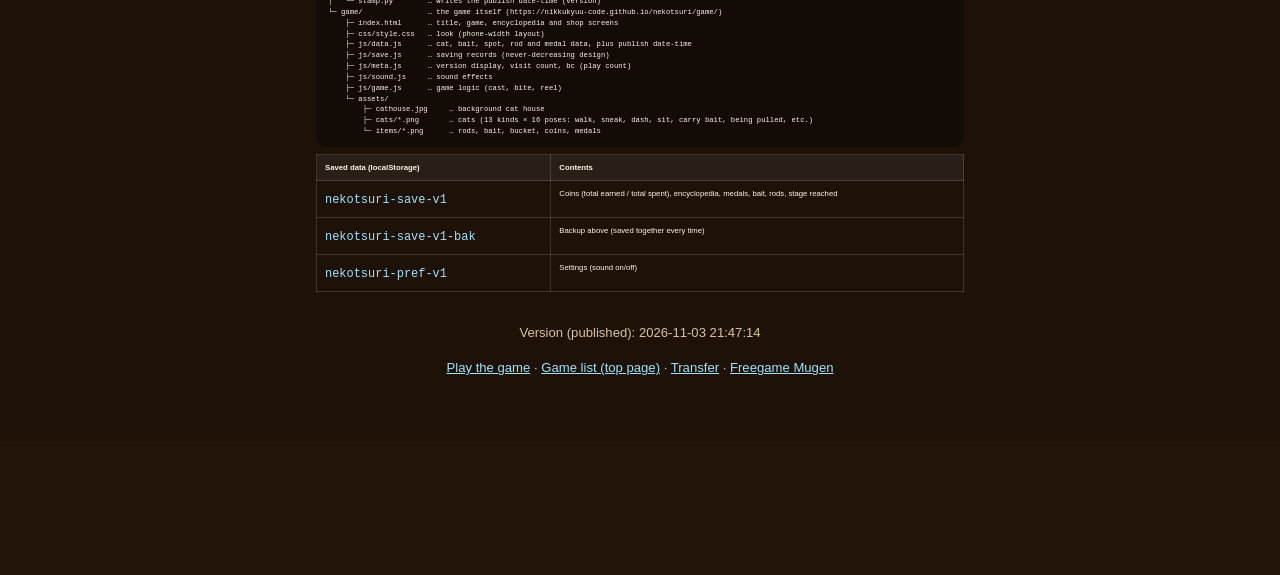
==== commit 16e3f4d5: "訪問ログに対戦の開始・終了時刻を記録 — version 2026-11-03 21:47:14" ====
--- a/index.html
+++ b/index.html
@@ -2,11 +2,11 @@
 <html lang="ja">
 <head>
 <meta charset="UTF-8" />
-<script>window.NK_I18N_CFG={"base": "", "anchors": [["h1", "prepend"]]};</script><script src="i18n/i18n.js?v=20261031072412"></script>
+<script>window.NK_I18N_CFG={"base": "", "anchors": [["h1", "prepend"]]};</script><script src="i18n/i18n.js?v=20261103214714"></script>
 <!--nk-autoupdate--><script>
 /* 自動更新: 新しい版が公開されたら、安全なとき（タイトル画面など・試合中でない）だけ自動で読み込み直す。記録(localStorage)には触れない。 */
 (function () {
-  var PAGE_LABEL = '2026-10-31 07:24:12';
+  var PAGE_LABEL = '2026-11-03 21:47:14';
   var URL = '/nekotsuri/version.json', KEY = 'nkReloadFor:nekotsuri-top', EVERY = 0;
   function safe() { try { return !!(true); } catch (e) { return false; } }
   var busy = false;
@@ -55,7 +55,7 @@
 <body>
 <main>
   <h1>猫ハウスつり</h1>
-  <img class="hero" src="game/assets/cathouse.jpg?v=20261031072412" alt="猫ハウスのイラスト">
+  <img class="hero" src="game/assets/cathouse.jpg?v=20261103214714" alt="猫ハウスのイラスト">
   <a class="play" href="game/">🎣 ゲームを遊ぶ</a>
 
   <h2>どんなゲーム？</h2>
@@ -110,7 +110,7 @@
   </table>
 
   <footer>
-    <p>バージョン（公開日時）：<span class="build">2026-10-31 07:24:12</span></p>
+    <p>バージョン（公開日時）：<span class="build">2026-11-03 21:47:14</span></p>
     <p><a href="game/">ゲームを遊ぶ</a>・<a href="/">ゲーム一覧（トップページ）</a>・<a href="/transfer/">引き継ぎ</a>・<a href="https://freegame-mugen.jp/cms/mt-cp.cgi?__mode=view&amp;blog_id=1&amp;id=13413" target="_blank" rel="noopener">フリーゲーム夢現</a></p>
   </footer>
 </main>
